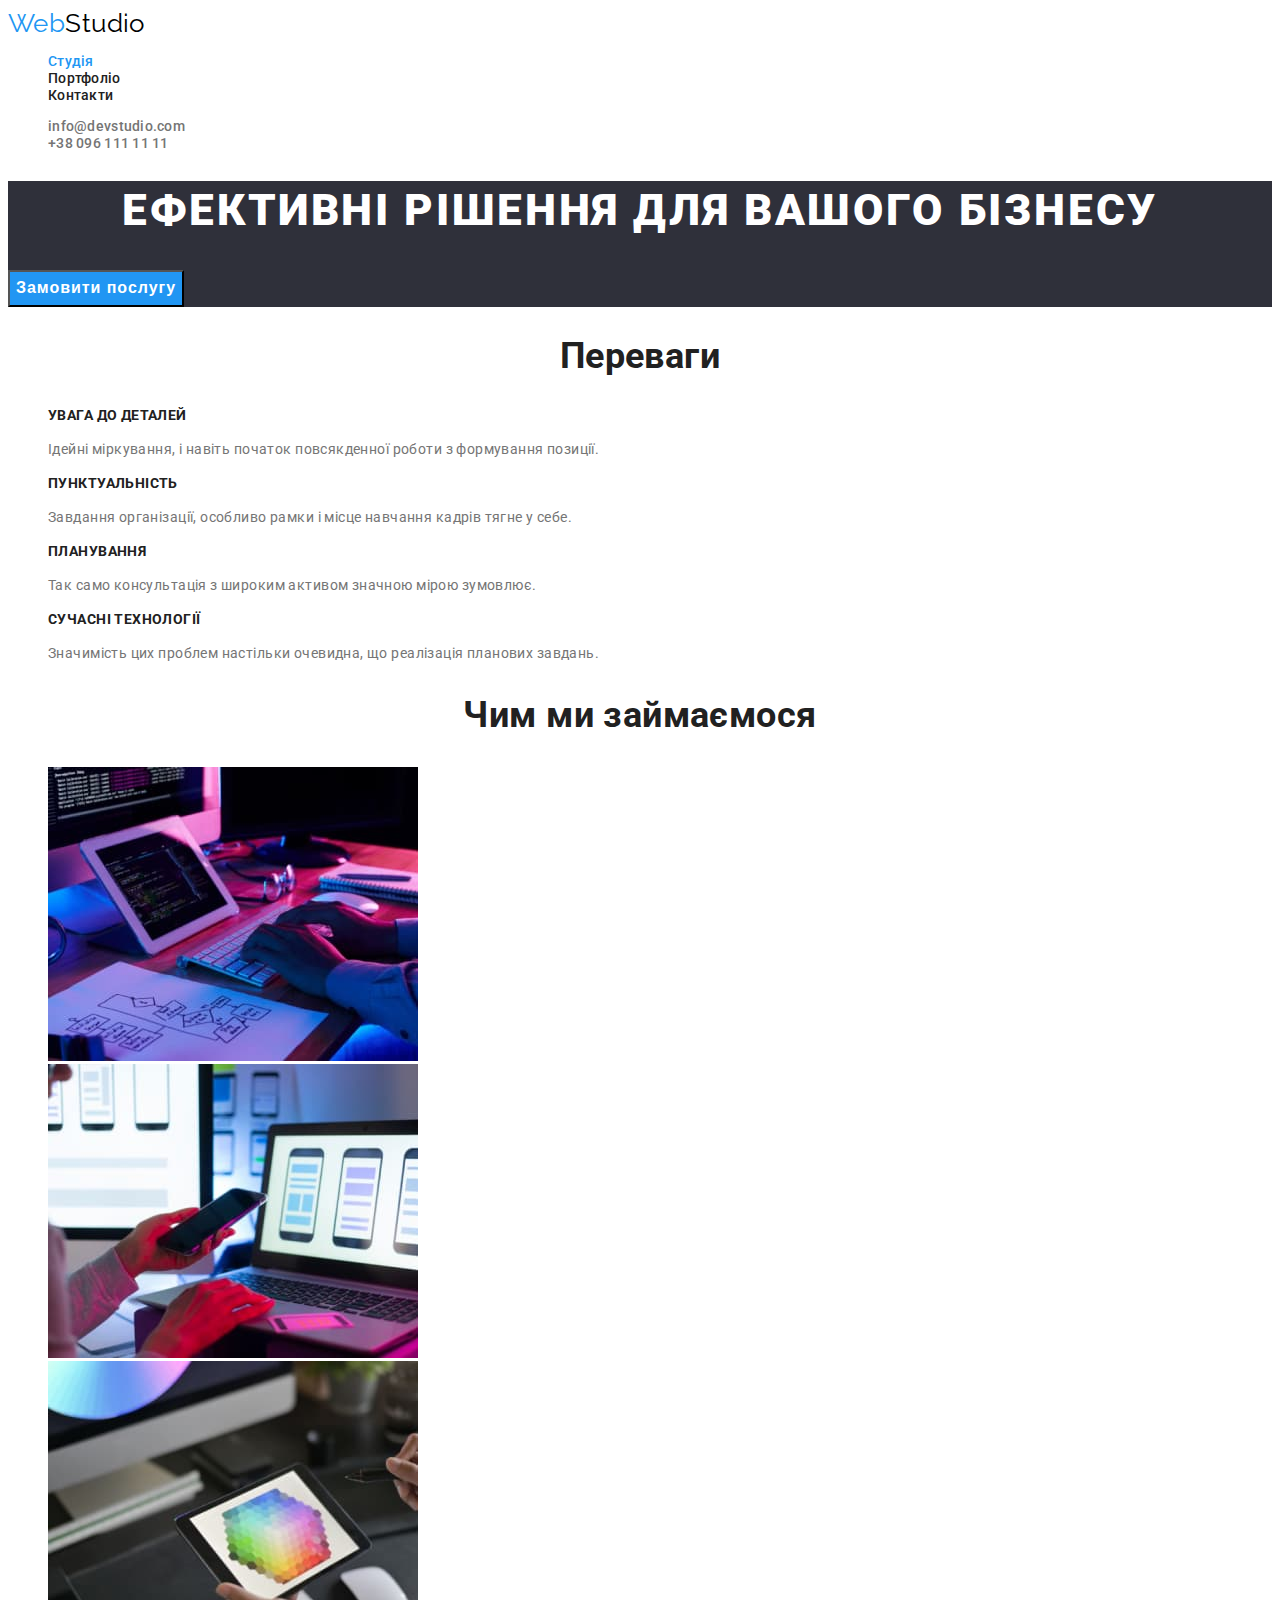
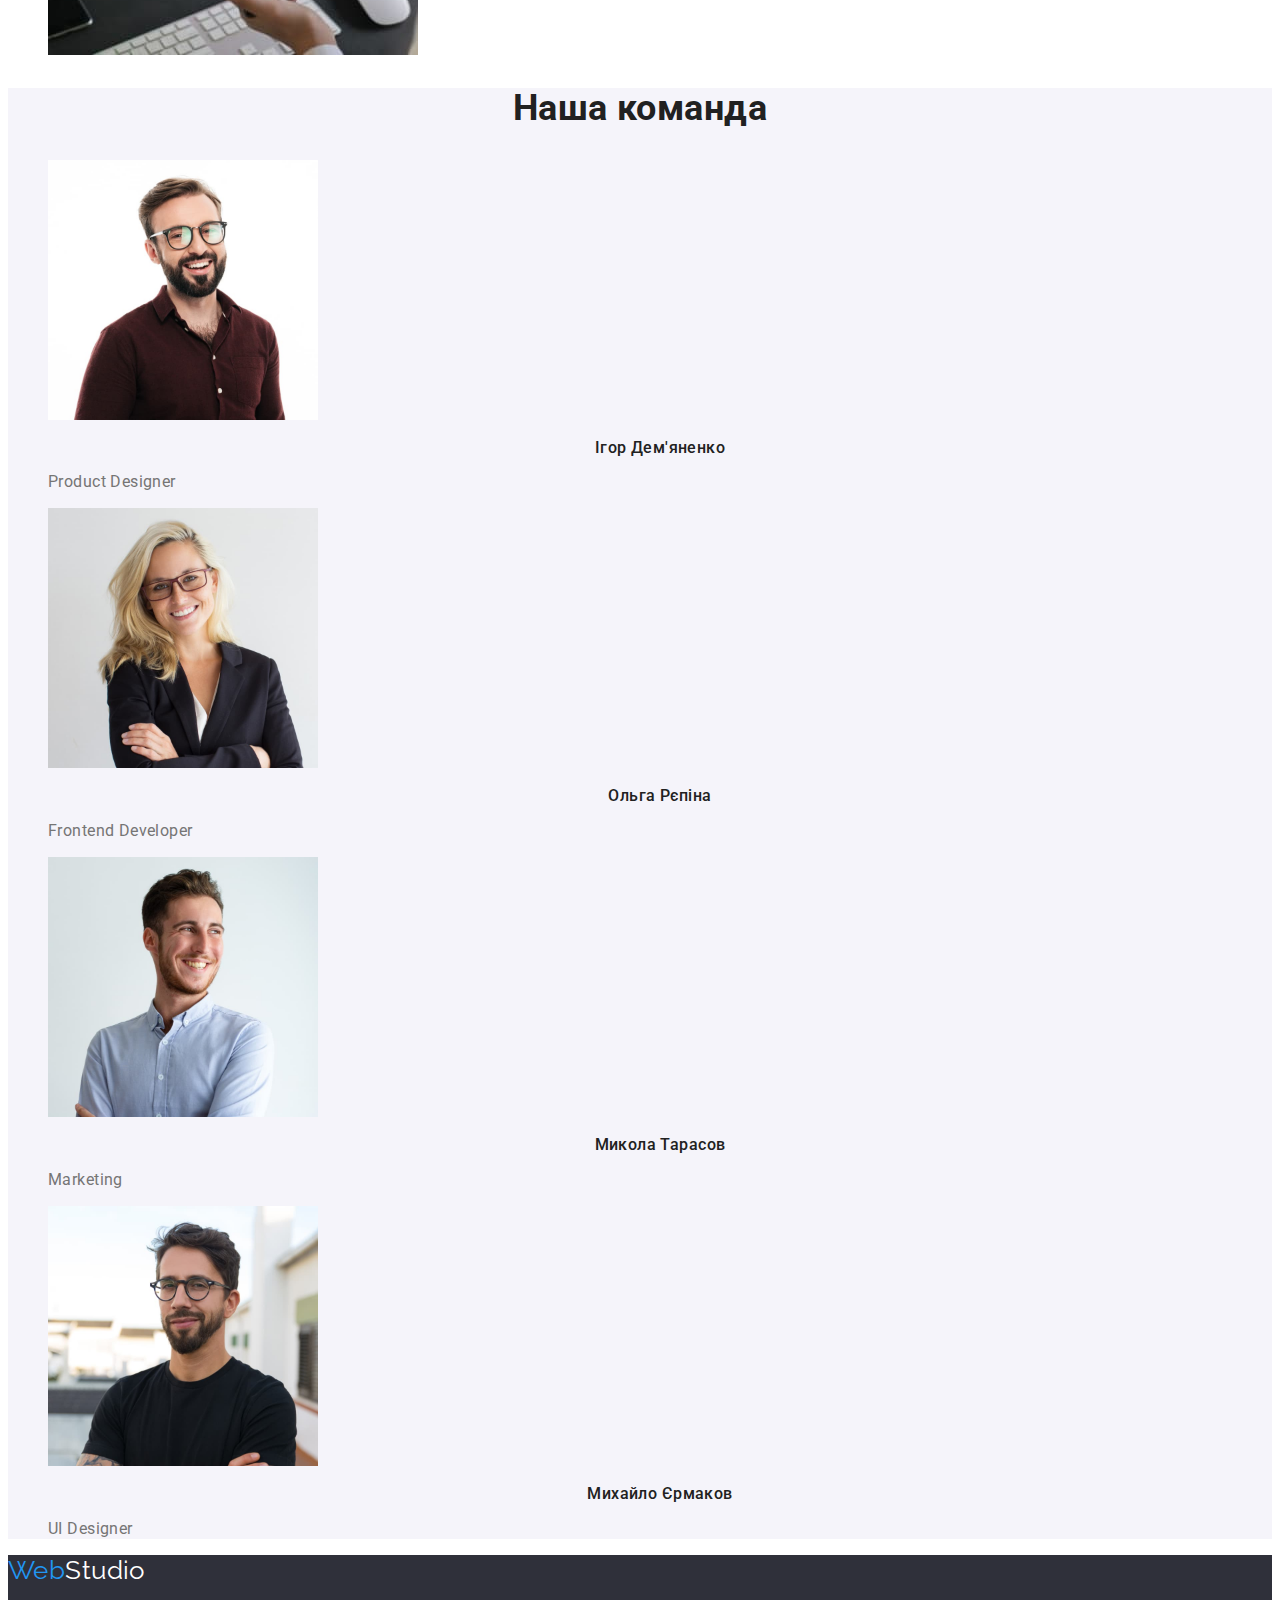
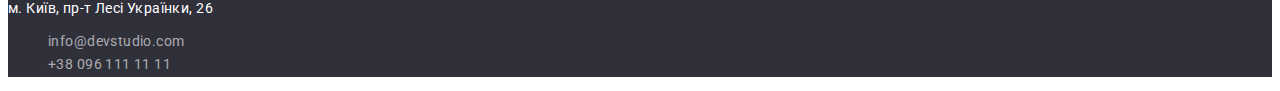
==== index.html @ 85c56053 "cloned homework two" ====
<!DOCTYPE html>
<html lang="uk">
  <head>
    <meta charset="UTF-8" />
    <meta http-equiv="X-UA-Compatible" content="IE=edge" />
    <meta name="viewport" content="width=device-width, initial-scale=1.0" />
    <title>Document</title>
    <link href="https://fonts.googleapis.com/css2?family=Raleway:wght@700&family=Roboto:wght@400;500;700;900&display=swap"
      rel="stylesheet">
    <link rel="stylesheet" href="./css/styles.css" />
  </head>
  <body>
    <!-- Шапка сайта -->
    <header>
      <!-- Логотип сайта -->
      <a href="./index.html" class="logo"><span class="logo-accent">Web</span>Studio</a>
      <!-- Навигация сайта -->
      <nav>
        <ul class="site-nav list">
          <li><a href="./index.html" class="link current">Студія</a></li>
          <li><a href="./portfolio.html" class="link">Портфоліо</a></li>
          <li><a href="" class="link">Контакти</a></li>
        </ul>
      </nav>
      <!-- Связаться -->
      <ul class="auth-nav list">
        <li><a href="mailto:info@devstudio.com" class="link">info@devstudio.com</a></li>
        <li><a href="tel:+380961111111" class="link">+38 096 111 11 11</a></li>
      </ul>
    </header>
    <main>
      <!-- Герой -->
      <section class="hero">
        <h1 class="hero-title">Ефективні рішення для вашого бізнесу</h1>
        <button class="button" type="button">Замовити послугу</button>
      </section>
      <!-- Переваги -->
      <section class="section">
        <h2 class="section-title">Переваги</h2>
        <!-- нужно спрятать заголовок в css -->
        <ul class="feature-list list">
          <li>
            <h3 class="title">УВАГА ДО ДЕТАЛЕЙ</h3>
            <p>
              Ідейні міркування, і навіть початок повсякденної роботи з
              формування позиції.
            </p>
          </li>
          <li>
            <h3 class="title">ПУНКТУАЛЬНІСТЬ</h3>
            <p>
              Завдання організації, особливо рамки і місце навчання кадрів тягне
              у себе.
            </p>
          </li>
          <li>
            <h3 class="title">ПЛАНУВАННЯ</h3>
            <p>
              Так само консультація з широким активом значною мірою зумовлює.
            </p>
          </li>
          <li>
            <h3 class="title">СУЧАСНІ ТЕХНОЛОГІЇ</h3>
            <p>
              Значимість цих проблем настільки очевидна, що реалізація планових
              завдань.
            </p>
          </li>
        </ul>
      </section>
      <!-- Чим ми займаємося -->
      <section class="section">
        <h2 class="section-title">Чим ми займаємося</h2>
        <ul class="list">
          <li>
            <img
              src="./images/img1.jpg"
              alt="Людина печатає на клавіатурі та дивиться у планшет"
              width="370"
              height="294"
            />
          </li>
          <li>
            <img
              src="./images/img2.jpg"
              alt="Людина печатає на клавіатурі ноутбуку та дивиться у телефон"
              width="370"
              height="294"
            />
          </li>
          <li>
            <img
              src="./images/img3.jpg"
              alt="Людина тримає планшет у лівій руці та стілус у правій"
              width="370"
              height="294"
            />
          </li>
        </ul>
      </section>
      <!-- Наша команда -->
      <section class="section our-team">
        <h2 class="section-title">Наша команда</h2>
        <ul class="team list">
          <li>
            <img
              src="./images/photo1.jpg"
              alt="Усміхнений чоловік з бородою у окулярах, одягнутий у коричневу сорочку"
              width="270"
              height="260"
            />
            <h3 class="team-member title">Ігор Дем'яненко</h3>
            <p class="team-member text">Product Designer</p>
          </li>
          <li>
            <img
              src="./images/photo2.jpg"
              alt="Усміхнена жінка у окулярах, з прямим світлим волоссям, одягнута у чорний діловий костюм"
              width="270"
              height="260"
            />
            <h3 class="team-member title">Ольга Рєпіна</h3>
            <p class="team-member text">Frontend Developer</p>
          </li>
          <li>
            <img
              src="./images/photo3.jpg"
              alt="Усміхнений чоловік з бородою, одягнутий у світлу сорочку"
              width="270"
              height="260"
            />
            <h3 class="team-member title">Микола Тарасов</h3>
            <p class="team-member text">Marketing</p>
          </li>
          <li>
            <img
              src="./images/photo4.jpg"
              alt="Усміхнений чоловік з бородою у окулярах, одягнутий у чорну футболку"
              width="270"
              height="260"
            />
            <h3 class="team-member title">Михайло Єрмаков</h3>
            <p class="team-member text">UI Designer</p>
          </li>
        </ul>
      </section>
    </main>
    <!-- Футер -->
    <footer class="footer">
      <!-- Логотип сайта -->
      <a href="./index.html" class="logo"><span class="logo-accent">Web</span><span class="logo-footer">Studio</span></a>
      <address>
        <p>м. Київ, пр-т Лесі Українки, 26</p>
        <ul class="footer list">
          <li><a href="mailto:info@devstudio.com" class="footer link">info@devstudio.com</a></li>
          <li><a href="tel:+380961111111" class="footer link">+38 096 111 11 11</a></li>
        </ul>
      </address>
    </footer>
  </body>
</html>
---- css/styles.css ----
/* цвет основного текста #212121 */
/* вторичный цвет текста  #757575; */
/* белый #FFFFFF  */
/* акцент #2196F3 */
/* вторичный цвет фона #F5F4FA; */
/* цвет фона хіро та футера #2F303A; */
/* в футере контакти rgba(255, 255, 255, 0.6);*/

:root {
    --primary-text-color: #757575;
    --title-text-color: #212121;
    --accent-color: #2196F3;
    --primary-white-color: #FFFFFF;
    --secondary-background-color: #F5F4FA;
    --dark-background-color: #2F303A;
    --logo-black: #000000;
}
body {
    background-color: var(--primary-white-color);
    color: var(--primary-text-color);

    font-family: 'Roboto', sans-serif;
    font-size: 14px;     
    letter-spacing: 0.03em;
}
.list {
    list-style: none;
}
.link {
    text-decoration: none;
}
/* Logo */
.logo{
    color: var(--logo-black);
    font-family: 'Raleway', sans-serif;
    font-size: 26px;
    line-height: 1.19;
    text-decoration: none;
}
.logo-accent{
    color: var(--accent-color);
}
/* Site nav */
.site-nav .link {
    color: var(--title-text-color);
    
    font-weight: 500;    
    line-height: 1.14;
    letter-spacing: 0.02em;
}
.site-nav .link:hover,
.site-nav .link:focus {
    color: var(--accent-color);
}
.site-nav .link.current {
    color: var(--accent-color);
}
.auth-nav .link{
    color: var(--primary-text-color);

    font-weight: 500;    
    line-height: 1.14;
    letter-spacing: 0.02em;
}
.auth-nav .link:hover,
.auth-nav .link:focus {
    color: var(--accent-color);
}
/* Hero */
.hero {
    background-color: var(--dark-background-color);
}

.hero-title {
    color: var(--primary-white-color);

    font-weight: 900;
    font-size: 44px;
    line-height: 1.36;     
    text-align: center;
    letter-spacing: 0.06em;
    text-transform: uppercase;
}

.button {
    background-color: var(--accent-color);
    color: var(--primary-white-color);

    font-weight: 700;
    font-size: 16px;
    line-height: 1.88;   
    letter-spacing: 0.06em;
    cursor: pointer;
}
.button:hover,
.button:focus,
.button:active {
    background-color: #188CE8;
}
/* Section */
.section-title {
    color: var(--title-text-color);
    font-weight: 700;
    font-size: 36px;
    line-height: 1.16;
    text-align: center;
}
/* Advantages */
.title {
    color: var(--title-text-color);

    font-size: 14px;
    font-weight: 700;    
    line-height: 1.14;
    text-transform: uppercase;
}
.feature-list p {
    line-height: 1.71;
}
/* Our team */
.our-team {
    background-color: var(--secondary-background-color);
}
.team-member.title {
    color: var(--title-text-color);

    font-weight: 500;
    font-size: 16px;
    line-height: 1.18;  
    text-align: center;
    text-transform: none;
}
.team-member.text {
    font-size: 16px;
    line-height: 1.18;
}
/* Footer */
.footer{
    background-color: var(--dark-background-color);
    color: var(--primary-white-color);
}
.logo-footer {
    color: var(--primary-white-color);
}
.footer p{
    font-style: normal;
}
.footer.link {
    color: rgba(255, 255, 255, 0.6);
    font-style: normal;
    line-height: 1.71;
}
.footer.link:hover,
.footer.link:focus {
    color: var(--accent-color);
}

/* Portfolio */
.filter-button {
    background-color: var(--secondary-background-color);
    color: var(--title-text-color);

    font-family: inherit;
    font-weight: 500;
    font-size: 16px;
    line-height: 1.62;
    text-align: center;
    cursor: pointer;
}
.filter-button:hover,
.filter-button:focus,
.filter-button:active {
    background-color: var(--accent-color);
    color: var(--primary-white-color);
}

.portfolio.title {
    font-size: 18px;
    line-height: 2;
    letter-spacing: 0.06em;
    text-transform: none;
}
.portfolio.text {
    color: var(--primary-text-color);

    font-size: 16px;
    line-height: 1.88;
}
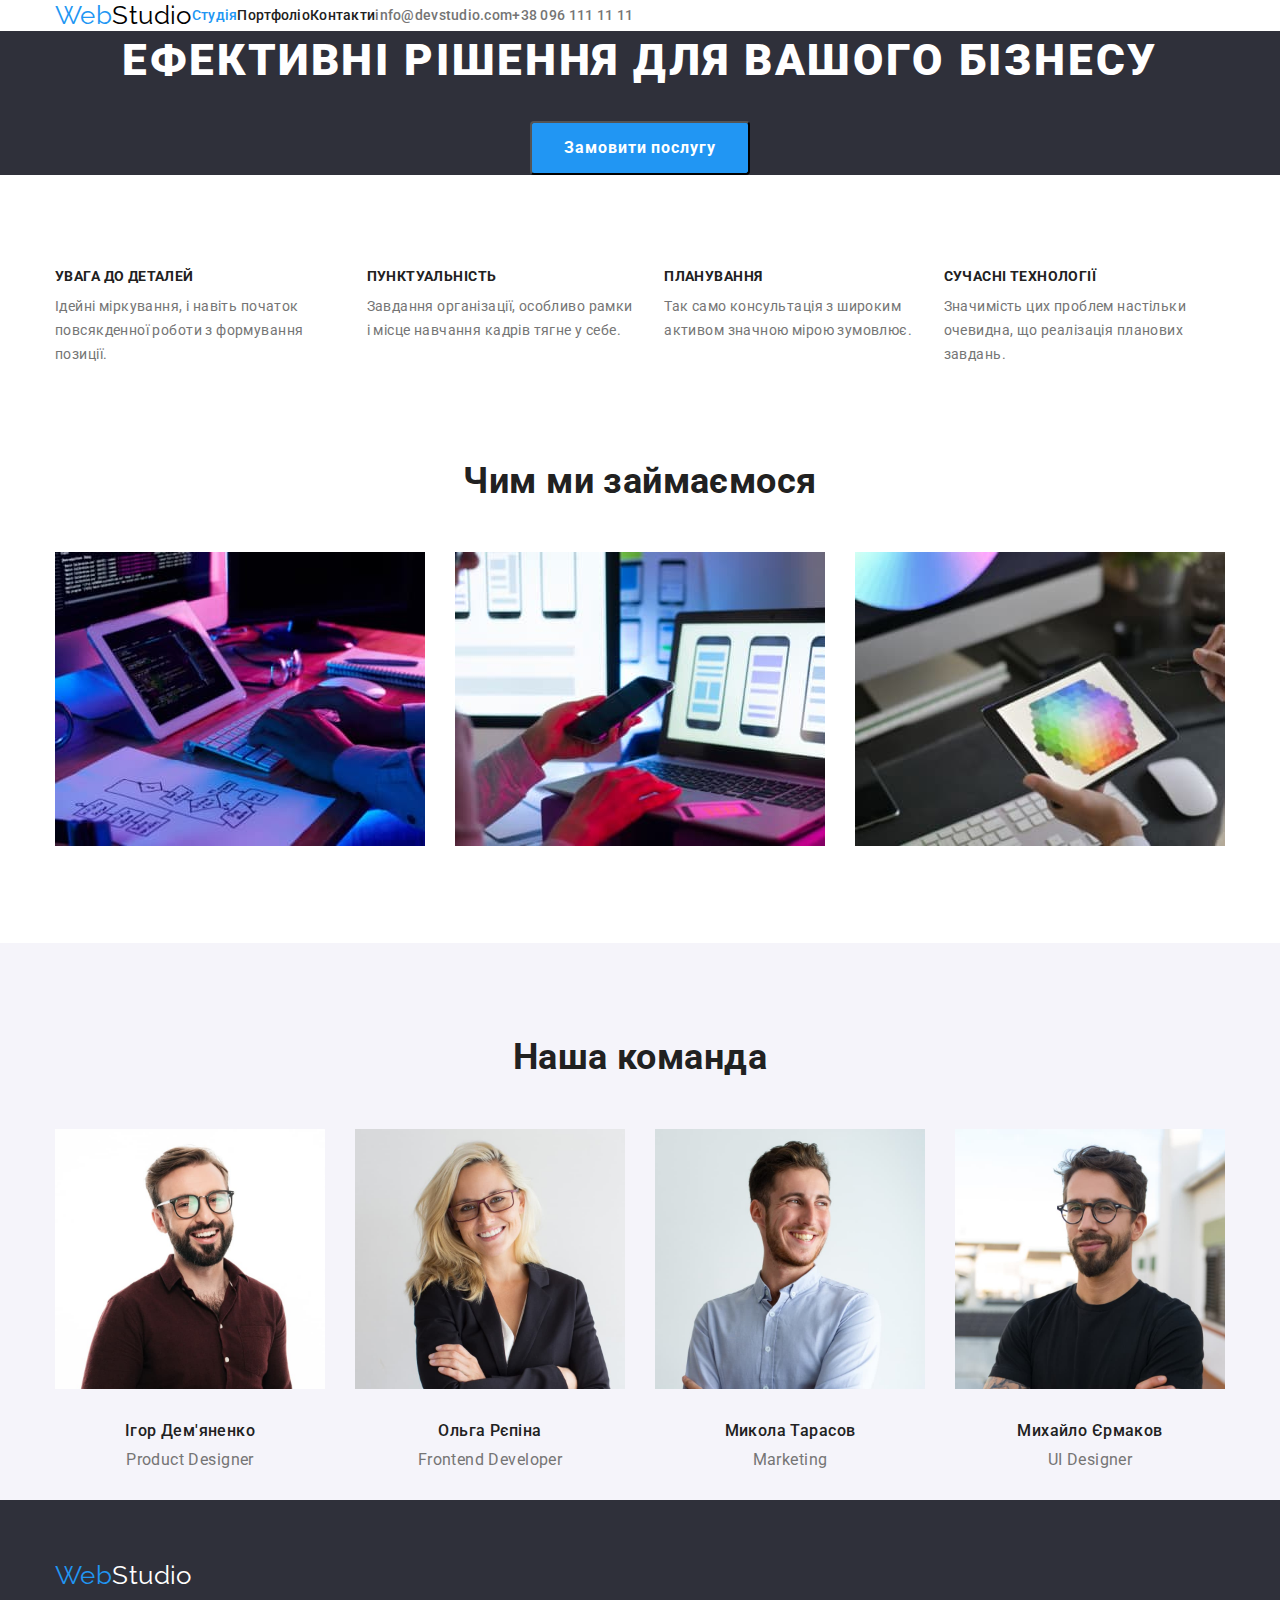
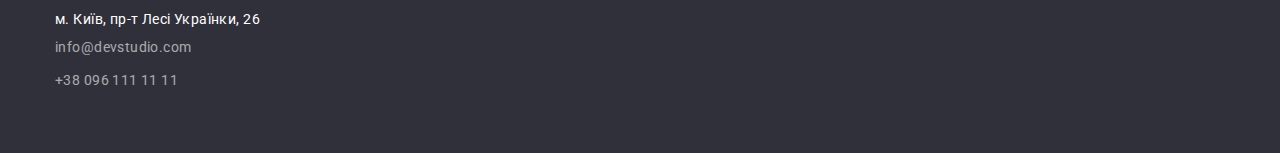
==== commit 5cb414eb: "added styles for sections and header" ====
--- a/index.html
+++ b/index.html
@@ -7,155 +7,139 @@
     <title>Document</title>
     <link href="https://fonts.googleapis.com/css2?family=Raleway:wght@700&family=Roboto:wght@400;500;700;900&display=swap"
       rel="stylesheet">
+    <link rel="stylesheet" href="https://cdnjs.cloudflare.com/ajax/libs/modern-normalize/1.1.0/modern-normalize.min.css">
     <link rel="stylesheet" href="./css/styles.css" />
   </head>
   <body>
     <!-- Шапка сайта -->
-    <header>
-      <!-- Логотип сайта -->
-      <a href="./index.html" class="logo"><span class="logo-accent">Web</span>Studio</a>
-      <!-- Навигация сайта -->
-      <nav>
-        <ul class="site-nav list">
-          <li><a href="./index.html" class="link current">Студія</a></li>
-          <li><a href="./portfolio.html" class="link">Портфоліо</a></li>
-          <li><a href="" class="link">Контакти</a></li>
+    <header class="page-header">
+      <div class="container header">
+        <!-- Логотип сайта -->
+        <a href="./index.html" class="logo"><span class="logo-accent">Web</span>Studio</a>
+        <!-- Навигация сайта -->
+        <nav>
+          <ul class="site-nav list">
+            <li><a href="./index.html" class="link current">Студія</a></li>
+            <li><a href="./portfolio.html" class="link">Портфоліо</a></li>
+            <li><a href="" class="link">Контакти</a></li>
+          </ul>
+        </nav>
+        <!-- Связаться -->
+        <ul class="auth-nav list">
+          <li><a href="mailto:info@devstudio.com" class="link">info@devstudio.com</a></li>
+          <li><a href="tel:+380961111111" class="link">+38 096 111 11 11</a></li>
         </ul>
-      </nav>
-      <!-- Связаться -->
-      <ul class="auth-nav list">
-        <li><a href="mailto:info@devstudio.com" class="link">info@devstudio.com</a></li>
-        <li><a href="tel:+380961111111" class="link">+38 096 111 11 11</a></li>
-      </ul>
+      </div>
     </header>
     <main>
       <!-- Герой -->
       <section class="hero">
-        <h1 class="hero-title">Ефективні рішення для вашого бізнесу</h1>
-        <button class="button" type="button">Замовити послугу</button>
+        <div class="container">
+          <h1 class="hero-title">Ефективні рішення для вашого бізнесу</h1>
+          <button class="button" type="button">Замовити послугу</button>
+        </div>
       </section>
       <!-- Переваги -->
       <section class="section">
-        <h2 class="section-title">Переваги</h2>
-        <!-- нужно спрятать заголовок в css -->
-        <ul class="feature-list list">
-          <li>
-            <h3 class="title">УВАГА ДО ДЕТАЛЕЙ</h3>
-            <p>
-              Ідейні міркування, і навіть початок повсякденної роботи з
-              формування позиції.
-            </p>
-          </li>
-          <li>
-            <h3 class="title">ПУНКТУАЛЬНІСТЬ</h3>
-            <p>
-              Завдання організації, особливо рамки і місце навчання кадрів тягне
-              у себе.
-            </p>
-          </li>
-          <li>
-            <h3 class="title">ПЛАНУВАННЯ</h3>
-            <p>
-              Так само консультація з широким активом значною мірою зумовлює.
-            </p>
-          </li>
-          <li>
-            <h3 class="title">СУЧАСНІ ТЕХНОЛОГІЇ</h3>
-            <p>
-              Значимість цих проблем настільки очевидна, що реалізація планових
-              завдань.
-            </p>
-          </li>
-        </ul>
+        <div class="container">
+          <h2 class="section-title advantages">Переваги</h2>
+          <!-- нужно спрятать заголовок в css -->
+          <ul class="feature-list list">
+            <li class="feature-item">
+              <h3 class="title">УВАГА ДО ДЕТАЛЕЙ</h3>
+              <p>
+                Ідейні міркування, і навіть початок повсякденної роботи з
+                формування позиції.
+              </p>
+            </li>
+            <li class="feature-item">
+              <h3 class="title">ПУНКТУАЛЬНІСТЬ</h3>
+              <p>
+                Завдання організації, особливо рамки і місце навчання кадрів тягне
+                у себе.
+              </p>
+            </li>
+            <li class="feature-item">
+              <h3 class="title">ПЛАНУВАННЯ</h3>
+              <p>
+                Так само консультація з широким активом значною мірою зумовлює.
+              </p>
+            </li>
+            <li class="feature-item">
+              <h3 class="title">СУЧАСНІ ТЕХНОЛОГІЇ</h3>
+              <p>
+                Значимість цих проблем настільки очевидна, що реалізація планових
+                завдань.
+              </p>
+            </li>
+          </ul>
+        </div>
       </section>
       <!-- Чим ми займаємося -->
       <section class="section">
-        <h2 class="section-title">Чим ми займаємося</h2>
-        <ul class="list">
-          <li>
-            <img
-              src="./images/img1.jpg"
-              alt="Людина печатає на клавіатурі та дивиться у планшет"
-              width="370"
-              height="294"
-            />
-          </li>
-          <li>
-            <img
-              src="./images/img2.jpg"
-              alt="Людина печатає на клавіатурі ноутбуку та дивиться у телефон"
-              width="370"
-              height="294"
-            />
-          </li>
-          <li>
-            <img
-              src="./images/img3.jpg"
-              alt="Людина тримає планшет у лівій руці та стілус у правій"
-              width="370"
-              height="294"
-            />
-          </li>
-        </ul>
+        <div class="container">
+          <h2 class="section-title activity">Чим ми займаємося</h2>
+          <ul class="activity list">
+            <li class="activity-item">
+              <img src="./images/img1.jpg" alt="Людина печатає на клавіатурі та дивиться у планшет" width="370" height="294" />
+            </li>
+            <li class="activity-item">
+              <img src="./images/img2.jpg" alt="Людина печатає на клавіатурі ноутбуку та дивиться у телефон" width="370"
+                height="294" />
+            </li>
+            <li class="activity-item">
+              <img src="./images/img3.jpg" alt="Людина тримає планшет у лівій руці та стілус у правій" width="370" height="294" />
+            </li>
+          </ul>
+        </div>
       </section>
       <!-- Наша команда -->
       <section class="section our-team">
-        <h2 class="section-title">Наша команда</h2>
-        <ul class="team list">
-          <li>
-            <img
-              src="./images/photo1.jpg"
-              alt="Усміхнений чоловік з бородою у окулярах, одягнутий у коричневу сорочку"
-              width="270"
-              height="260"
-            />
-            <h3 class="team-member title">Ігор Дем'яненко</h3>
-            <p class="team-member text">Product Designer</p>
-          </li>
-          <li>
-            <img
-              src="./images/photo2.jpg"
-              alt="Усміхнена жінка у окулярах, з прямим світлим волоссям, одягнута у чорний діловий костюм"
-              width="270"
-              height="260"
-            />
-            <h3 class="team-member title">Ольга Рєпіна</h3>
-            <p class="team-member text">Frontend Developer</p>
-          </li>
-          <li>
-            <img
-              src="./images/photo3.jpg"
-              alt="Усміхнений чоловік з бородою, одягнутий у світлу сорочку"
-              width="270"
-              height="260"
-            />
-            <h3 class="team-member title">Микола Тарасов</h3>
-            <p class="team-member text">Marketing</p>
-          </li>
-          <li>
-            <img
-              src="./images/photo4.jpg"
-              alt="Усміхнений чоловік з бородою у окулярах, одягнутий у чорну футболку"
-              width="270"
-              height="260"
-            />
-            <h3 class="team-member title">Михайло Єрмаков</h3>
-            <p class="team-member text">UI Designer</p>
-          </li>
-        </ul>
+        <div class="container">
+          <h2 class="section-title team">Наша команда</h2>
+          <ul class="team list">
+            <li class="team-item">
+              <img src="./images/photo1.jpg" alt="Усміхнений чоловік з бородою у окулярах, одягнутий у коричневу сорочку"
+                width="270" height="260" />
+              <h3 class="team-member title">Ігор Дем'яненко</h3>
+              <p class="team-member text">Product Designer</p>
+            </li>
+            <li class="team-item">
+              <img src="./images/photo2.jpg"
+                alt="Усміхнена жінка у окулярах, з прямим світлим волоссям, одягнута у чорний діловий костюм" width="270"
+                height="260" />
+              <h3 class="team-member title">Ольга Рєпіна</h3>
+              <p class="team-member text">Frontend Developer</p>
+            </li>
+            <li class="team-item">
+              <img src="./images/photo3.jpg" alt="Усміхнений чоловік з бородою, одягнутий у світлу сорочку" width="270"
+                height="260" />
+              <h3 class="team-member title">Микола Тарасов</h3>
+              <p class="team-member text">Marketing</p>
+            </li>
+            <li class="team-item">
+              <img src="./images/photo4.jpg" alt="Усміхнений чоловік з бородою у окулярах, одягнутий у чорну футболку" width="270"
+                height="260" />
+              <h3 class="team-member title">Михайло Єрмаков</h3>
+              <p class="team-member text">UI Designer</p>
+            </li>
+          </ul>
+        </div>
       </section>
     </main>
     <!-- Футер -->
     <footer class="footer">
-      <!-- Логотип сайта -->
-      <a href="./index.html" class="logo"><span class="logo-accent">Web</span><span class="logo-footer">Studio</span></a>
-      <address>
-        <p>м. Київ, пр-т Лесі Українки, 26</p>
-        <ul class="footer list">
-          <li><a href="mailto:info@devstudio.com" class="footer link">info@devstudio.com</a></li>
-          <li><a href="tel:+380961111111" class="footer link">+38 096 111 11 11</a></li>
-        </ul>
-      </address>
+      <div class="container">
+        <!-- Логотип сайта -->
+        <a href="./index.html" class="logo footer-logo"><span class="logo-accent">Web</span><span class="logo-footer">Studio</span></a>
+        <address>
+          <p class="footer-address">м. Київ, пр-т Лесі Українки, 26</p>
+          <ul class="footer-list list">
+            <li class="footer-item"><a href="mailto:info@devstudio.com" class="footer link">info@devstudio.com</a></li>
+            <li class="footer-item"><a href="tel:+380961111111" class="footer link">+38 096 111 11 11</a></li>
+          </ul>
+        </address>
+      </div>
     </footer>
   </body>
 </html>
--- a/css/styles.css
+++ b/css/styles.css
@@ -23,11 +23,28 @@
     font-size: 14px;     
     letter-spacing: 0.03em;
 }
+
+.container {
+    width: 1200px;
+    padding-left: 15px;
+    padding-right: 15px;
+    margin-left: auto;
+    margin-right: auto;
+}
 .list {
     list-style: none;
+    margin-top: 0;
+    margin-bottom: 0;
+    padding-left: 0;
 }
 .link {
     text-decoration: none;
+}
+/* Header */
+.container.header{
+    display: flex;
+    justify-items: center;
+    align-items: center;
 }
 /* Logo */
 .logo{
@@ -41,6 +58,10 @@
     color: var(--accent-color);
 }
 /* Site nav */
+.site-nav {
+    display: flex;
+}
+
 .site-nav .link {
     color: var(--title-text-color);
     
@@ -55,6 +76,9 @@
 .site-nav .link.current {
     color: var(--accent-color);
 }
+.auth-nav{
+    display: flex;
+}
 .auth-nav .link{
     color: var(--primary-text-color);
 
@@ -68,21 +92,29 @@
 }
 /* Hero */
 .hero {
+    text-align: center;
+
     background-color: var(--dark-background-color);
 }
 
 .hero-title {
+    margin-top: 0;
+    margin-bottom: 30px;
+
     color: var(--primary-white-color);
 
     font-weight: 900;
     font-size: 44px;
-    line-height: 1.36;     
-    text-align: center;
+    line-height: 1.36;
     letter-spacing: 0.06em;
     text-transform: uppercase;
 }
 
 .button {
+    border-radius: 4px;
+    padding: 10px 32px;
+    min-width: 216px;
+
     background-color: var(--accent-color);
     color: var(--primary-white-color);
 
@@ -91,14 +123,19 @@
     line-height: 1.88;   
     letter-spacing: 0.06em;
     cursor: pointer;
+    text-align: center;
 }
 .button:hover,
 .button:focus,
 .button:active {
     background-color: #188CE8;
 }
+
 /* Section */
 .section-title {
+    margin-top: 0;
+    margin-bottom: 0;
+
     color: var(--title-text-color);
     font-weight: 700;
     font-size: 36px;
@@ -106,7 +143,13 @@
     text-align: center;
 }
 /* Advantages */
+.section-title.advantages{
+    display: none;
+}
 .title {
+    margin-top: 0;
+    margin-bottom: 0;
+
     color: var(--title-text-color);
 
     font-size: 14px;
@@ -114,23 +157,62 @@
     line-height: 1.14;
     text-transform: uppercase;
 }
+.feature-list {
+    display: flex;
+    padding-top: 94px;
+    padding-bottom: 94px;
+}
 .feature-list p {
     line-height: 1.71;
+    margin-top: 10px;
+    margin-bottom: 0;
+}
+.feature-item:not(:last-child) {
+    margin-right: 30px;
+}
+/* Activity */
+.section-title.activity{
+    margin-bottom: 50px;
+}
+.activity.list{
+    display: flex;
+    padding-bottom: 94px;
+}
+.activity-item:not(:last-child) {
+    margin-right: 30px;
 }
 /* Our team */
 .our-team {
     background-color: var(--secondary-background-color);
 }
+.section-title.team {
+    padding-top: 94px;
+    margin-bottom: 50px;
+}
+.team.list {
+    display: flex;
+}
+.team-item {
+    text-align: center;
+}
+.team-item:not(:last-child) {
+    margin-right: 30px;
+}
 .team-member.title {
+    margin-top: 30px;
+    margin-bottom: 10px;
     color: var(--title-text-color);
 
     font-weight: 500;
     font-size: 16px;
-    line-height: 1.18;  
-    text-align: center;
+    line-height: 1.18;
     text-transform: none;
 }
 .team-member.text {
+    margin-top: 0;
+    margin-bottom: 0;
+    padding-bottom: 30px;
+
     font-size: 16px;
     line-height: 1.18;
 }
@@ -142,8 +224,20 @@
 .logo-footer {
     color: var(--primary-white-color);
 }
-.footer p{
+.logo.footer-logo {
+    display: inline-block;
+    padding-top: 60px;
+    margin-bottom: 20px;
+}
+
+.footer-address{
+    margin-top: 0;
+    margin-bottom: 9px;
+
     font-style: normal;
+}
+.footer-list {
+    padding-bottom: 60px;
 }
 .footer.link {
     color: rgba(255, 255, 255, 0.6);
@@ -154,11 +248,18 @@
 .footer.link:focus {
     color: var(--accent-color);
 }
-
+.footer-item:not(:last-child) {
+    margin-bottom: 9px;
+}
 /* Portfolio */
-.filter-button {
+.filter-button {    
+    border-radius: 4px;
+    padding: 6px 25px;
+    min-width: 73px;
+
     background-color: var(--secondary-background-color);
     color: var(--title-text-color);
+    border-color: transparent;
 
     font-family: inherit;
     font-weight: 500;
@@ -173,7 +274,12 @@
     background-color: var(--accent-color);
     color: var(--primary-white-color);
 }
-
+.filter.list {
+    display: flex;
+}
+.filter-button:not(:last-child) {
+    margin-right: 8px;
+}
 .portfolio.title {
     font-size: 18px;
     line-height: 2;
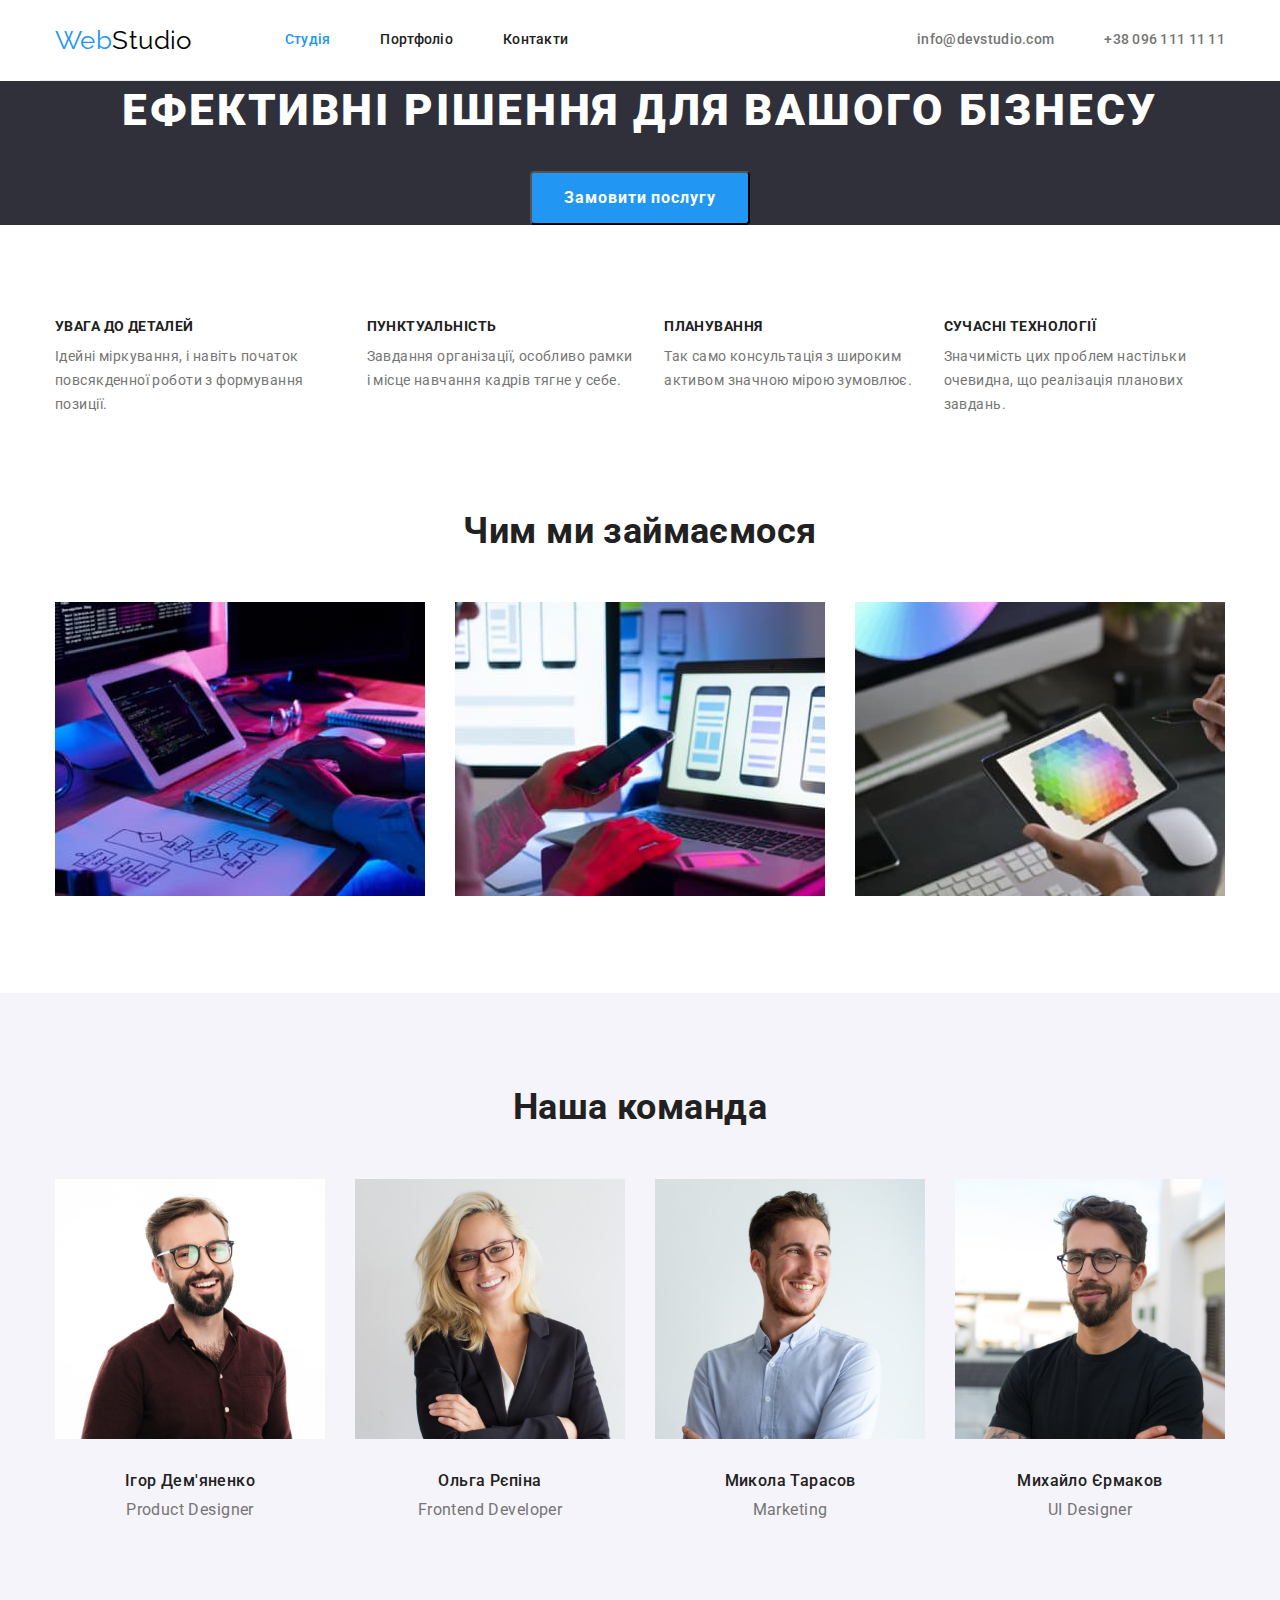
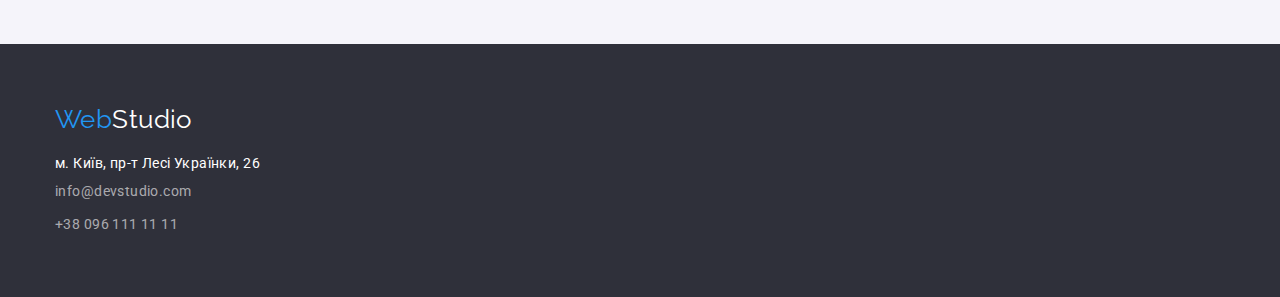
==== commit f545c59a: "styles for header are added" ====
--- a/index.html
+++ b/index.html
@@ -19,15 +19,15 @@
         <!-- Навигация сайта -->
         <nav>
           <ul class="site-nav list">
-            <li><a href="./index.html" class="link current">Студія</a></li>
-            <li><a href="./portfolio.html" class="link">Портфоліо</a></li>
-            <li><a href="" class="link">Контакти</a></li>
+            <li class="item"><a href="./index.html" class="link current">Студія</a></li>
+            <li class="item"><a href="./portfolio.html" class="link">Портфоліо</a></li>
+            <li class="item"><a href="" class="link">Контакти</a></li>
           </ul>
         </nav>
         <!-- Связаться -->
         <ul class="auth-nav list">
-          <li><a href="mailto:info@devstudio.com" class="link">info@devstudio.com</a></li>
-          <li><a href="tel:+380961111111" class="link">+38 096 111 11 11</a></li>
+          <li class="item"><a href="mailto:info@devstudio.com" class="link">info@devstudio.com</a></li>
+          <li class="item"><a href="tel:+380961111111" class="link">+38 096 111 11 11</a></li>
         </ul>
       </div>
     </header>
@@ -40,7 +40,7 @@
         </div>
       </section>
       <!-- Переваги -->
-      <section class="section">
+      <section class="section advantages">
         <div class="container">
           <h2 class="section-title advantages">Переваги</h2>
           <!-- нужно спрятать заголовок в css -->
@@ -76,7 +76,7 @@
         </div>
       </section>
       <!-- Чим ми займаємося -->
-      <section class="section">
+      <section class="section activity">
         <div class="container">
           <h2 class="section-title activity">Чим ми займаємося</h2>
           <ul class="activity list">
@@ -135,8 +135,8 @@
         <address>
           <p class="footer-address">м. Київ, пр-т Лесі Українки, 26</p>
           <ul class="footer-list list">
-            <li class="footer-item"><a href="mailto:info@devstudio.com" class="footer link">info@devstudio.com</a></li>
-            <li class="footer-item"><a href="tel:+380961111111" class="footer link">+38 096 111 11 11</a></li>
+            <li class="footer-item"><a href="mailto:info@devstudio.com" class="footer-link link">info@devstudio.com</a></li>
+            <li class="footer-item"><a href="tel:+380961111111" class="footer-link link">+38 096 111 11 11</a></li>
           </ul>
         </address>
       </div>
--- a/css/styles.css
+++ b/css/styles.css
@@ -14,6 +14,7 @@
     --secondary-background-color: #F5F4FA;
     --dark-background-color: #2F303A;
     --logo-black: #000000;
+    --header-border: #ECECEC;
 }
 body {
     background-color: var(--primary-white-color);
@@ -43,8 +44,9 @@
 /* Header */
 .container.header{
     display: flex;
-    justify-items: center;
     align-items: center;
+
+    border-bottom: 1px solid var(--header-border);
 }
 /* Logo */
 .logo{
@@ -60,9 +62,16 @@
 /* Site nav */
 .site-nav {
     display: flex;
-}
-
+    margin-left: 93px;
+}
+.site-nav .item:not(:last-child) {
+    margin-right: 50px;
+}
 .site-nav .link {
+    display: block;
+    padding-top: 32px;
+    padding-bottom: 32px;
+
     color: var(--title-text-color);
     
     font-weight: 500;    
@@ -78,8 +87,16 @@
 }
 .auth-nav{
     display: flex;
+    margin-left: auto;
+}
+.auth-nav .item:not(:last-child) {
+    margin-right: 50px;
 }
 .auth-nav .link{
+    display: block;
+    padding-top: 32px;
+    padding-bottom: 32px;
+
     color: var(--primary-text-color);
 
     font-weight: 500;    
@@ -143,6 +160,10 @@
     text-align: center;
 }
 /* Advantages */
+.section {
+    padding-top: 94px;
+    padding-bottom: 94px;
+}
 .section-title.advantages{
     display: none;
 }
@@ -158,9 +179,7 @@
     text-transform: uppercase;
 }
 .feature-list {
-    display: flex;
-    padding-top: 94px;
-    padding-bottom: 94px;
+    display: flex;   
 }
 .feature-list p {
     line-height: 1.71;
@@ -171,12 +190,14 @@
     margin-right: 30px;
 }
 /* Activity */
+.section.activity {
+    padding-top: 0;
+}
 .section-title.activity{
     margin-bottom: 50px;
 }
 .activity.list{
     display: flex;
-    padding-bottom: 94px;
 }
 .activity-item:not(:last-child) {
     margin-right: 30px;
@@ -186,7 +207,6 @@
     background-color: var(--secondary-background-color);
 }
 .section-title.team {
-    padding-top: 94px;
     margin-bottom: 50px;
 }
 .team.list {
@@ -218,6 +238,9 @@
 }
 /* Footer */
 .footer{
+    padding-top: 60px;
+    padding-bottom: 60px;
+
     background-color: var(--dark-background-color);
     color: var(--primary-white-color);
 }
@@ -225,8 +248,7 @@
     color: var(--primary-white-color);
 }
 .logo.footer-logo {
-    display: inline-block;
-    padding-top: 60px;
+    display: inline-block;   
     margin-bottom: 20px;
 }
 
@@ -237,21 +259,24 @@
     font-style: normal;
 }
 .footer-list {
-    padding-bottom: 60px;
-}
-.footer.link {
+    
+}
+.footer-link {
     color: rgba(255, 255, 255, 0.6);
     font-style: normal;
     line-height: 1.71;
 }
-.footer.link:hover,
-.footer.link:focus {
+.footer-link:hover,
+.footer-link:focus {
     color: var(--accent-color);
 }
 .footer-item:not(:last-child) {
     margin-bottom: 9px;
 }
 /* Portfolio */
+.section-title.portfolio {
+    display: none;
+}
 .filter-button {    
     border-radius: 4px;
     padding: 6px 25px;
@@ -276,19 +301,33 @@
 }
 .filter.list {
     display: flex;
-}
-.filter-button:not(:last-child) {
+    justify-content: center;
+    margin-bottom: 50px;
+}
+.filter-item:not(:last-child) {
     margin-right: 8px;
 }
+.portfolio-list {
+    display: flex;
+    flex-wrap: wrap;
+}
+.portfolio-item {
+    margin-bottom: 50px;
+}
 .portfolio.title {
+    margin-top: 20px;
+    margin-bottom: 4px;
+
     font-size: 18px;
     line-height: 2;
     letter-spacing: 0.06em;
     text-transform: none;
 }
 .portfolio.text {
+    margin-top: 0;
+    margin-bottom: 0;
     color: var(--primary-text-color);
 
     font-size: 16px;
     line-height: 1.88;
-}+}
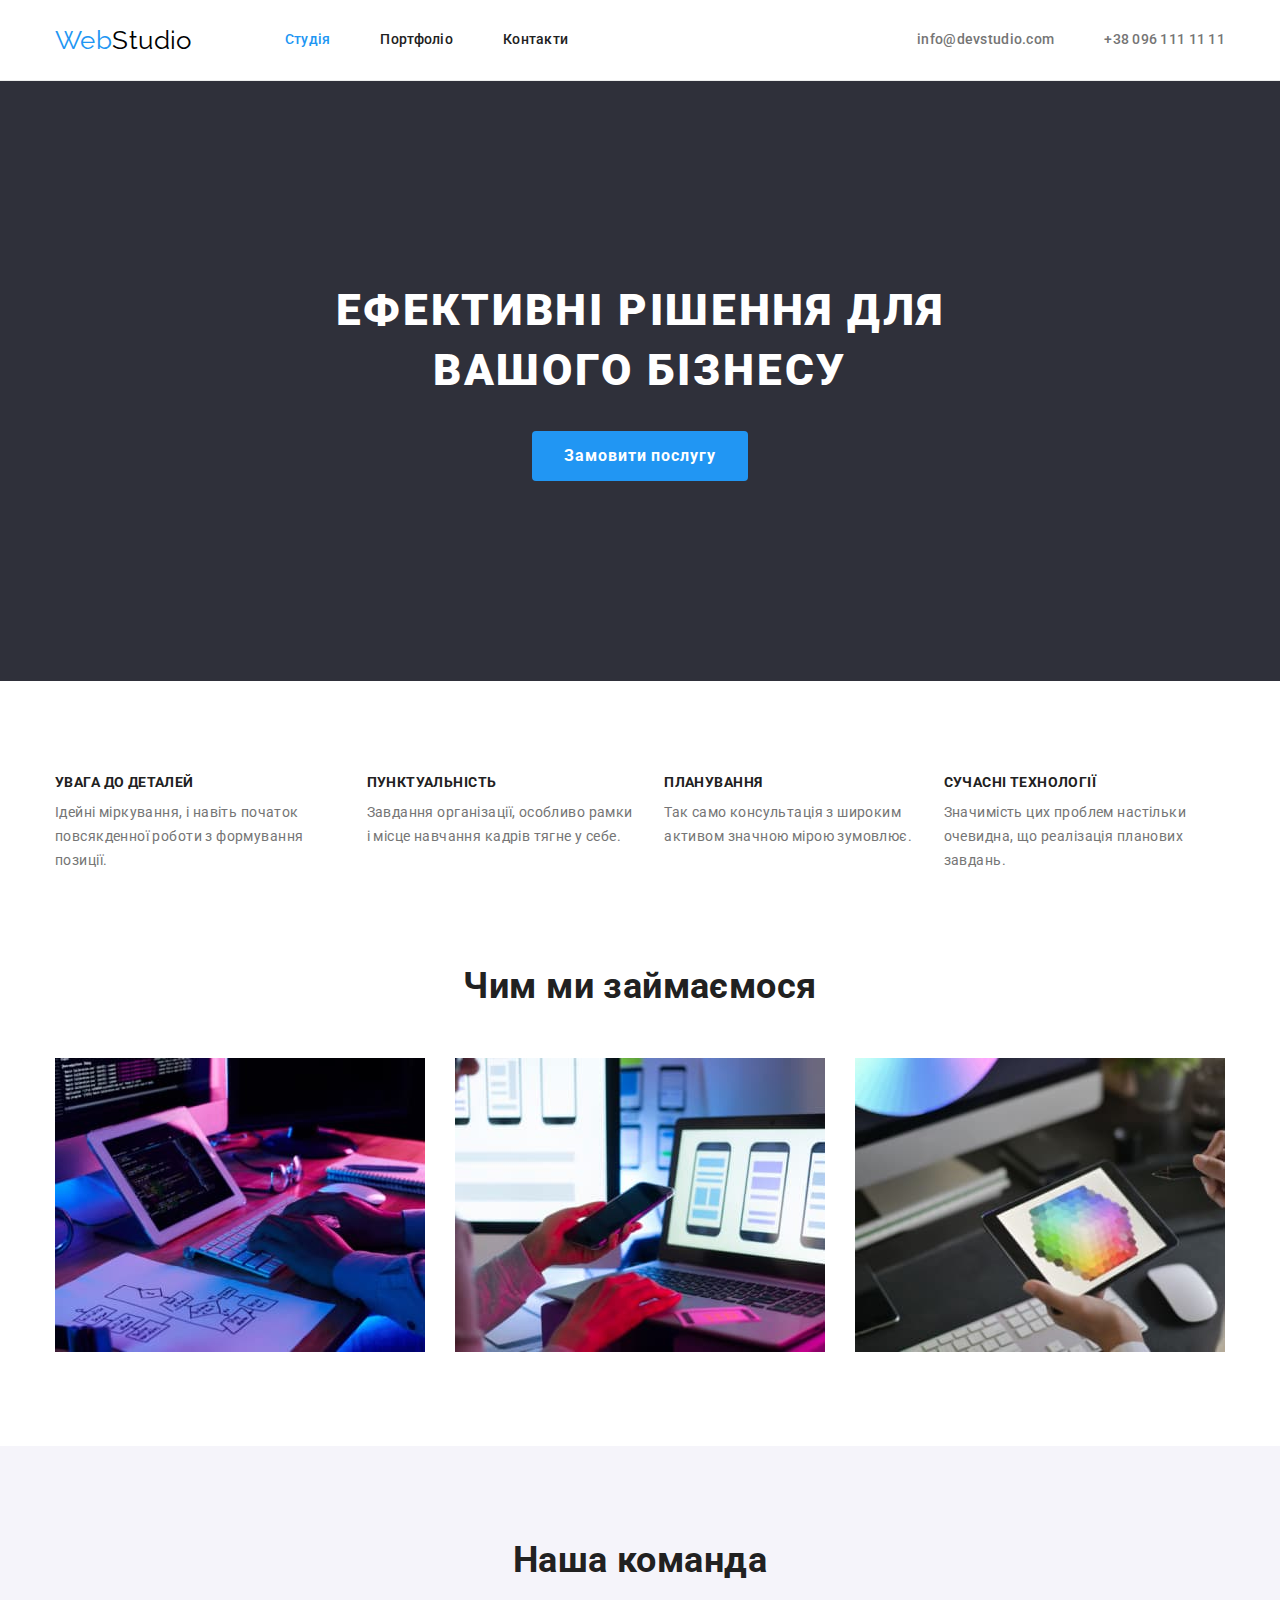
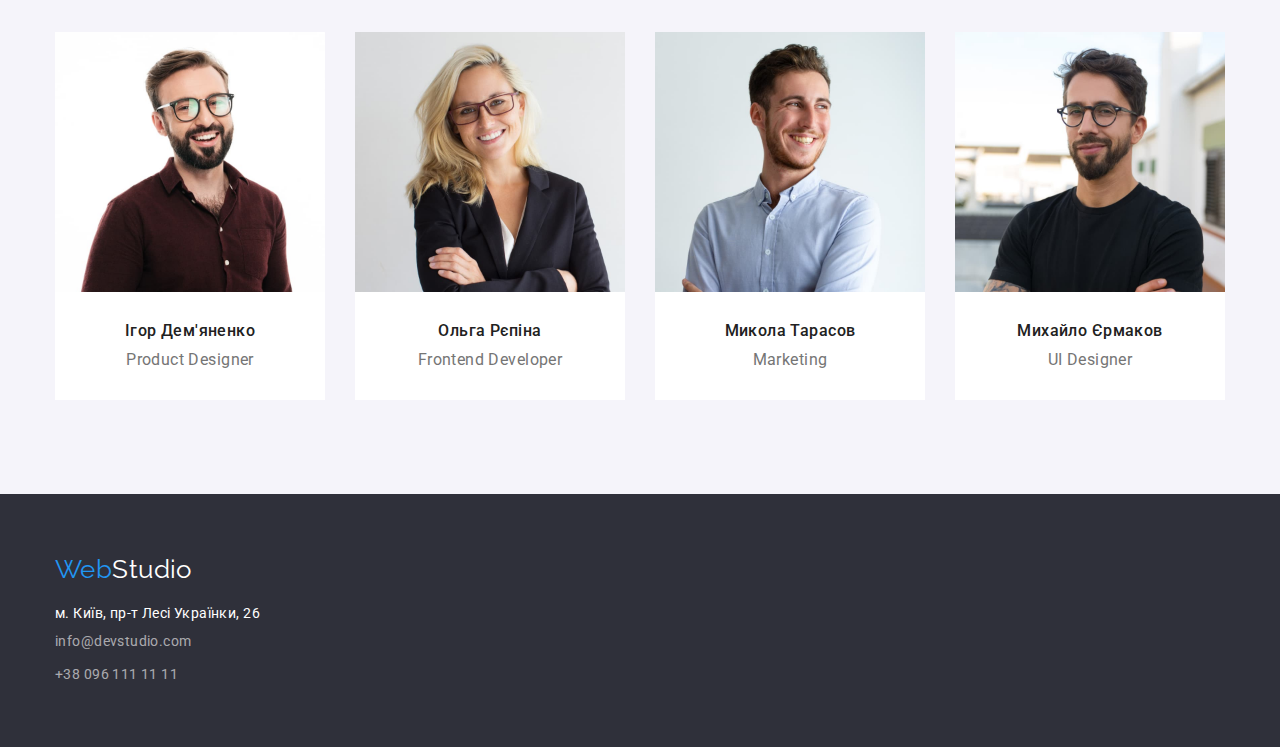
==== commit a09c5db3: "correction's after mentor's check" ====
--- a/index.html
+++ b/index.html
@@ -5,9 +5,14 @@
     <meta http-equiv="X-UA-Compatible" content="IE=edge" />
     <meta name="viewport" content="width=device-width, initial-scale=1.0" />
     <title>Document</title>
-    <link href="https://fonts.googleapis.com/css2?family=Raleway:wght@700&family=Roboto:wght@400;500;700;900&display=swap"
-      rel="stylesheet">
-    <link rel="stylesheet" href="https://cdnjs.cloudflare.com/ajax/libs/modern-normalize/1.1.0/modern-normalize.min.css">
+    <link
+      href="https://fonts.googleapis.com/css2?family=Raleway:wght@700&family=Roboto:wght@400;500;700;900&display=swap"
+      rel="stylesheet"
+    />
+    <link
+      rel="stylesheet"
+      href="https://cdnjs.cloudflare.com/ajax/libs/modern-normalize/1.1.0/modern-normalize.min.css"
+    />
     <link rel="stylesheet" href="./css/styles.css" />
   </head>
   <body>
@@ -15,19 +20,31 @@
     <header class="page-header">
       <div class="container header">
         <!-- Логотип сайта -->
-        <a href="./index.html" class="logo"><span class="logo-accent">Web</span>Studio</a>
+        <a href="./index.html" class="logo"
+          ><span class="logo-accent">Web</span>Studio</a
+        >
         <!-- Навигация сайта -->
         <nav>
           <ul class="site-nav list">
-            <li class="item"><a href="./index.html" class="link current">Студія</a></li>
-            <li class="item"><a href="./portfolio.html" class="link">Портфоліо</a></li>
+            <li class="item">
+              <a href="./index.html" class="link current">Студія</a>
+            </li>
+            <li class="item">
+              <a href="./portfolio.html" class="link">Портфоліо</a>
+            </li>
             <li class="item"><a href="" class="link">Контакти</a></li>
           </ul>
         </nav>
         <!-- Связаться -->
         <ul class="auth-nav list">
-          <li class="item"><a href="mailto:info@devstudio.com" class="link">info@devstudio.com</a></li>
-          <li class="item"><a href="tel:+380961111111" class="link">+38 096 111 11 11</a></li>
+          <li class="item">
+            <a href="mailto:info@devstudio.com" class="link"
+              >info@devstudio.com</a
+            >
+          </li>
+          <li class="item">
+            <a href="tel:+380961111111" class="link">+38 096 111 11 11</a>
+          </li>
         </ul>
       </div>
     </header>
@@ -55,8 +72,8 @@
             <li class="feature-item">
               <h3 class="title">ПУНКТУАЛЬНІСТЬ</h3>
               <p>
-                Завдання організації, особливо рамки і місце навчання кадрів тягне
-                у себе.
+                Завдання організації, особливо рамки і місце навчання кадрів
+                тягне у себе.
               </p>
             </li>
             <li class="feature-item">
@@ -68,8 +85,8 @@
             <li class="feature-item">
               <h3 class="title">СУЧАСНІ ТЕХНОЛОГІЇ</h3>
               <p>
-                Значимість цих проблем настільки очевидна, що реалізація планових
-                завдань.
+                Значимість цих проблем настільки очевидна, що реалізація
+                планових завдань.
               </p>
             </li>
           </ul>
@@ -81,14 +98,28 @@
           <h2 class="section-title activity">Чим ми займаємося</h2>
           <ul class="activity list">
             <li class="activity-item">
-              <img src="./images/img1.jpg" alt="Людина печатає на клавіатурі та дивиться у планшет" width="370" height="294" />
+              <img
+                src="./images/img1.jpg"
+                alt="Людина печатає на клавіатурі та дивиться у планшет"
+                width="370"
+                height="294"
+              />
             </li>
             <li class="activity-item">
-              <img src="./images/img2.jpg" alt="Людина печатає на клавіатурі ноутбуку та дивиться у телефон" width="370"
-                height="294" />
+              <img
+                src="./images/img2.jpg"
+                alt="Людина печатає на клавіатурі ноутбуку та дивиться у телефон"
+                width="370"
+                height="294"
+              />
             </li>
             <li class="activity-item">
-              <img src="./images/img3.jpg" alt="Людина тримає планшет у лівій руці та стілус у правій" width="370" height="294" />
+              <img
+                src="./images/img3.jpg"
+                alt="Людина тримає планшет у лівій руці та стілус у правій"
+                width="370"
+                height="294"
+              />
             </li>
           </ul>
         </div>
@@ -99,29 +130,52 @@
           <h2 class="section-title team">Наша команда</h2>
           <ul class="team list">
             <li class="team-item">
-              <img src="./images/photo1.jpg" alt="Усміхнений чоловік з бородою у окулярах, одягнутий у коричневу сорочку"
-                width="270" height="260" />
-              <h3 class="team-member title">Ігор Дем'яненко</h3>
-              <p class="team-member text">Product Designer</p>
-            </li>
-            <li class="team-item">
-              <img src="./images/photo2.jpg"
-                alt="Усміхнена жінка у окулярах, з прямим світлим волоссям, одягнута у чорний діловий костюм" width="270"
-                height="260" />
-              <h3 class="team-member title">Ольга Рєпіна</h3>
-              <p class="team-member text">Frontend Developer</p>
-            </li>
-            <li class="team-item">
-              <img src="./images/photo3.jpg" alt="Усміхнений чоловік з бородою, одягнутий у світлу сорочку" width="270"
-                height="260" />
-              <h3 class="team-member title">Микола Тарасов</h3>
-              <p class="team-member text">Marketing</p>
-            </li>
-            <li class="team-item">
-              <img src="./images/photo4.jpg" alt="Усміхнений чоловік з бородою у окулярах, одягнутий у чорну футболку" width="270"
-                height="260" />
-              <h3 class="team-member title">Михайло Єрмаков</h3>
-              <p class="team-member text">UI Designer</p>
+              <img
+                src="./images/photo1.jpg"
+                alt="Усміхнений чоловік з бородою у окулярах, одягнутий у коричневу сорочку"
+                width="270"
+                height="260"
+              />
+              <div class="team-member">
+                <h3 class="member title">Ігор Дем'яненко</h3>
+                <p class="member text">Product Designer</p>
+              </div>
+            </li>
+            <li class="team-item">
+              <img
+                src="./images/photo2.jpg"
+                alt="Усміхнена жінка у окулярах, з прямим світлим волоссям, одягнута у чорний діловий костюм"
+                width="270"
+                height="260"
+              />
+              <div class="team-member">
+                <h3 class="member title">Ольга Рєпіна</h3>
+                <p class="member text">Frontend Developer</p>
+              </div>              
+            </li>
+            <li class="team-item">
+              <img
+                src="./images/photo3.jpg"
+                alt="Усміхнений чоловік з бородою, одягнутий у світлу сорочку"
+                width="270"
+                height="260"
+              />
+              <div class="team-member">
+                <h3 class="member title">Микола Тарасов</h3>
+                <p class="member text">Marketing</p>
+              </div>              
+            </li>
+            <li class="team-item">
+              <img
+                src="./images/photo4.jpg"
+                alt="Усміхнений чоловік з бородою у окулярах, одягнутий у чорну футболку"
+                width="270"
+                height="260"
+              />
+              <div class="team-member">
+                <h3 class="member title">Михайло Єрмаков</h3>
+                <p class="member text">UI Designer</p>
+              </div>              
             </li>
           </ul>
         </div>
@@ -131,12 +185,23 @@
     <footer class="footer">
       <div class="container">
         <!-- Логотип сайта -->
-        <a href="./index.html" class="logo footer-logo"><span class="logo-accent">Web</span><span class="logo-footer">Studio</span></a>
+        <a href="./index.html" class="logo footer-logo"
+          ><span class="logo-accent">Web</span
+          ><span class="logo-footer">Studio</span></a
+        >
         <address>
           <p class="footer-address">м. Київ, пр-т Лесі Українки, 26</p>
           <ul class="footer-list list">
-            <li class="footer-item"><a href="mailto:info@devstudio.com" class="footer-link link">info@devstudio.com</a></li>
-            <li class="footer-item"><a href="tel:+380961111111" class="footer-link link">+38 096 111 11 11</a></li>
+            <li class="footer-item">
+              <a href="mailto:info@devstudio.com" class="footer-link link"
+                >info@devstudio.com</a
+              >
+            </li>
+            <li class="footer-item">
+              <a href="tel:+380961111111" class="footer-link link"
+                >+38 096 111 11 11</a
+              >
+            </li>
           </ul>
         </address>
       </div>
--- a/css/styles.css
+++ b/css/styles.css
@@ -7,327 +7,360 @@
 /* в футере контакти rgba(255, 255, 255, 0.6);*/
 
 :root {
-    --primary-text-color: #757575;
-    --title-text-color: #212121;
-    --accent-color: #2196F3;
-    --primary-white-color: #FFFFFF;
-    --secondary-background-color: #F5F4FA;
-    --dark-background-color: #2F303A;
-    --logo-black: #000000;
-    --header-border: #ECECEC;
+  --primary-text-color: #757575;
+  --title-text-color: #212121;
+  --accent-color: #2196f3;
+  --primary-white-color: #ffffff;
+  --secondary-background-color: #f5f4fa;
+  --dark-background-color: #2f303a;
+  --logo-black: #000000;
+  --header-border: #ececec;
+  --portfolio-border:1px solid #EEEEEE;
 }
 body {
-    background-color: var(--primary-white-color);
-    color: var(--primary-text-color);
-
-    font-family: 'Roboto', sans-serif;
-    font-size: 14px;     
-    letter-spacing: 0.03em;
+  background-color: var(--primary-white-color);
+  color: var(--primary-text-color);
+
+  font-family: 'Roboto', sans-serif;
+  font-size: 14px;
+  letter-spacing: 0.03em;
 }
 
 .container {
-    width: 1200px;
-    padding-left: 15px;
-    padding-right: 15px;
-    margin-left: auto;
-    margin-right: auto;
+  width: 1200px;
+  padding-left: 15px;
+  padding-right: 15px;
+  margin-left: auto;
+  margin-right: auto;
 }
 .list {
-    list-style: none;
-    margin-top: 0;
-    margin-bottom: 0;
-    padding-left: 0;
+  list-style: none;
+  margin-top: 0;
+  margin-bottom: 0;
+  padding-left: 0;
 }
 .link {
-    text-decoration: none;
+  text-decoration: none;
 }
 /* Header */
-.container.header{
-    display: flex;
-    align-items: center;
-
-    border-bottom: 1px solid var(--header-border);
+.container.header {
+  display: flex;
+  align-items: center;  
+}
+.page-header {
+  border-bottom: 1px solid var(--header-border);
 }
 /* Logo */
-.logo{
-    color: var(--logo-black);
-    font-family: 'Raleway', sans-serif;
-    font-size: 26px;
-    line-height: 1.19;
-    text-decoration: none;
-}
-.logo-accent{
-    color: var(--accent-color);
+.logo {
+  color: var(--logo-black);
+  font-family: 'Raleway', sans-serif;
+  font-size: 26px;
+  line-height: 1.19;
+  text-decoration: none;
+}
+.logo-accent {
+  color: var(--accent-color);
 }
 /* Site nav */
 .site-nav {
-    display: flex;
-    margin-left: 93px;
+  display: flex;
+  margin-left: 93px;
 }
 .site-nav .item:not(:last-child) {
-    margin-right: 50px;
+  margin-right: 50px;
 }
 .site-nav .link {
-    display: block;
-    padding-top: 32px;
-    padding-bottom: 32px;
-
-    color: var(--title-text-color);
-    
-    font-weight: 500;    
-    line-height: 1.14;
-    letter-spacing: 0.02em;
+  display: block;
+  padding-top: 32px;
+  padding-bottom: 32px;
+
+  color: var(--title-text-color);
+
+  font-weight: 500;
+  line-height: 1.14;
+  letter-spacing: 0.02em;
 }
 .site-nav .link:hover,
 .site-nav .link:focus {
-    color: var(--accent-color);
+  color: var(--accent-color);
 }
 .site-nav .link.current {
-    color: var(--accent-color);
-}
-.auth-nav{
-    display: flex;
-    margin-left: auto;
+  color: var(--accent-color);
+}
+.auth-nav {
+  display: flex;
+  margin-left: auto;
 }
 .auth-nav .item:not(:last-child) {
-    margin-right: 50px;
-}
-.auth-nav .link{
-    display: block;
-    padding-top: 32px;
-    padding-bottom: 32px;
-
-    color: var(--primary-text-color);
-
-    font-weight: 500;    
-    line-height: 1.14;
-    letter-spacing: 0.02em;
+  margin-right: 50px;
+}
+.auth-nav .link {
+  display: block;
+  padding-top: 32px;
+  padding-bottom: 32px;
+
+  color: var(--primary-text-color);
+
+  font-weight: 500;
+  line-height: 1.14;
+  letter-spacing: 0.02em;
 }
 .auth-nav .link:hover,
 .auth-nav .link:focus {
-    color: var(--accent-color);
+  color: var(--accent-color);
 }
 /* Hero */
 .hero {
-    text-align: center;
-
-    background-color: var(--dark-background-color);
+  padding-top: 200px;
+  padding-bottom: 200px;
+  text-align: center;
+
+  background-color: var(--dark-background-color);
 }
 
 .hero-title {
-    margin-top: 0;
-    margin-bottom: 30px;
-
-    color: var(--primary-white-color);
-
-    font-weight: 900;
-    font-size: 44px;
-    line-height: 1.36;
-    letter-spacing: 0.06em;
-    text-transform: uppercase;
+  width: 696px;
+  margin-top: 0;
+  margin-bottom: 30px;
+  margin-left: auto;
+  margin-right: auto;
+
+  color: var(--primary-white-color);
+
+  font-weight: 900;
+  font-size: 44px;
+  line-height: 1.36;
+  letter-spacing: 0.06em;
+  text-transform: uppercase;
 }
 
 .button {
-    border-radius: 4px;
-    padding: 10px 32px;
-    min-width: 216px;
-
-    background-color: var(--accent-color);
-    color: var(--primary-white-color);
-
-    font-weight: 700;
-    font-size: 16px;
-    line-height: 1.88;   
-    letter-spacing: 0.06em;
-    cursor: pointer;
-    text-align: center;
+  border-radius: 4px;
+  border: none;
+  padding: 10px 32px;
+  min-width: 216px;
+
+  background-color: var(--accent-color);
+  color: var(--primary-white-color);
+
+  font-weight: 700;
+  font-size: 16px;
+  line-height: 1.88;
+  letter-spacing: 0.06em;
+  cursor: pointer;
+  text-align: center;
 }
 .button:hover,
 .button:focus,
 .button:active {
-    background-color: #188CE8;
+  background-color: #188ce8;
 }
 
 /* Section */
 .section-title {
-    margin-top: 0;
-    margin-bottom: 0;
-
-    color: var(--title-text-color);
-    font-weight: 700;
-    font-size: 36px;
-    line-height: 1.16;
-    text-align: center;
+  margin-top: 0;
+  margin-bottom: 0;
+
+  color: var(--title-text-color);
+  font-weight: 700;
+  font-size: 36px;
+  line-height: 1.16;
+  text-align: center;
 }
 /* Advantages */
 .section {
-    padding-top: 94px;
-    padding-bottom: 94px;
-}
-.section-title.advantages{
-    display: none;
+  padding-top: 94px;
+  padding-bottom: 94px;
+}
+.section-title.advantages {
+  display: none;
 }
 .title {
-    margin-top: 0;
-    margin-bottom: 0;
-
-    color: var(--title-text-color);
-
-    font-size: 14px;
-    font-weight: 700;    
-    line-height: 1.14;
-    text-transform: uppercase;
+  margin-top: 0;
+  margin-bottom: 0;
+
+  color: var(--title-text-color);
+
+  font-size: 14px;
+  font-weight: 700;
+  line-height: 1.14;
+  text-transform: uppercase;
 }
 .feature-list {
-    display: flex;   
+  display: flex;
 }
 .feature-list p {
-    line-height: 1.71;
-    margin-top: 10px;
-    margin-bottom: 0;
+  line-height: 1.71;
+  margin-top: 10px;
+  margin-bottom: 0;
 }
 .feature-item:not(:last-child) {
-    margin-right: 30px;
+  margin-right: 30px;
 }
 /* Activity */
 .section.activity {
-    padding-top: 0;
-}
-.section-title.activity{
-    margin-bottom: 50px;
-}
-.activity.list{
-    display: flex;
+  padding-top: 0;
+}
+.section-title.activity {
+  margin-bottom: 50px;
+}
+.activity.list {
+  display: flex;
 }
 .activity-item:not(:last-child) {
-    margin-right: 30px;
+  margin-right: 30px;
+}
+.activity-item > img {
+  display: block;
+  max-width: 100%;
+  height: auto;
 }
 /* Our team */
 .our-team {
-    background-color: var(--secondary-background-color);
+  background-color: var(--secondary-background-color);
 }
 .section-title.team {
-    margin-bottom: 50px;
+  margin-bottom: 50px;
 }
 .team.list {
-    display: flex;
+  display: flex;
 }
 .team-item {
-    text-align: center;
+  text-align: center;
 }
 .team-item:not(:last-child) {
-    margin-right: 30px;
-}
-.team-member.title {
-    margin-top: 30px;
-    margin-bottom: 10px;
-    color: var(--title-text-color);
-
-    font-weight: 500;
-    font-size: 16px;
-    line-height: 1.18;
-    text-transform: none;
-}
-.team-member.text {
-    margin-top: 0;
-    margin-bottom: 0;
-    padding-bottom: 30px;
-
-    font-size: 16px;
-    line-height: 1.18;
+  margin-right: 30px;
+}
+.team-item > img {
+  display: block;
+  max-width: 100%;
+  height: auto;
+}
+.team-member {
+  padding-top: 30px;
+  padding-bottom: 30px;
+  background-color: var(--primary-white-color);
+}
+.member.title {
+  margin-bottom: 10px;
+  color: var(--title-text-color);
+
+  font-weight: 500;
+  font-size: 16px;
+  line-height: 1.18;
+  text-transform: none;
+}
+.member.text {
+  margin-top: 0;
+  margin-bottom: 0;
+
+  font-size: 16px;
+  line-height: 1.18;
 }
 /* Footer */
-.footer{
-    padding-top: 60px;
-    padding-bottom: 60px;
-
-    background-color: var(--dark-background-color);
-    color: var(--primary-white-color);
+.footer {
+  padding-top: 60px;
+  padding-bottom: 60px;
+
+  background-color: var(--dark-background-color);
+  color: var(--primary-white-color);
 }
 .logo-footer {
-    color: var(--primary-white-color);
+  color: var(--primary-white-color);
 }
 .logo.footer-logo {
-    display: inline-block;   
-    margin-bottom: 20px;
-}
-
-.footer-address{
-    margin-top: 0;
-    margin-bottom: 9px;
-
-    font-style: normal;
+  display: inline-block;
+  margin-bottom: 20px;
+}
+
+.footer-address {
+  margin-top: 0;
+  margin-bottom: 9px;
+
+  font-style: normal;
 }
 .footer-list {
-    
 }
 .footer-link {
-    color: rgba(255, 255, 255, 0.6);
-    font-style: normal;
-    line-height: 1.71;
+  color: rgba(255, 255, 255, 0.6);
+  font-style: normal;
+  line-height: 1.71;
 }
 .footer-link:hover,
 .footer-link:focus {
-    color: var(--accent-color);
+  color: var(--accent-color);
 }
 .footer-item:not(:last-child) {
-    margin-bottom: 9px;
+  margin-bottom: 9px;
 }
 /* Portfolio */
 .section-title.portfolio {
-    display: none;
-}
-.filter-button {    
-    border-radius: 4px;
-    padding: 6px 25px;
-    min-width: 73px;
-
-    background-color: var(--secondary-background-color);
-    color: var(--title-text-color);
-    border-color: transparent;
-
-    font-family: inherit;
-    font-weight: 500;
-    font-size: 16px;
-    line-height: 1.62;
-    text-align: center;
-    cursor: pointer;
+  display: none;
+}
+.filter-button {
+  border-radius: 4px;
+  padding: 6px 25px;
+  min-width: 73px;
+
+  background-color: var(--secondary-background-color);
+  color: var(--title-text-color);
+  border-color: transparent;
+
+  font-family: inherit;
+  font-weight: 500;
+  font-size: 16px;
+  line-height: 1.62;
+  text-align: center;
+  cursor: pointer;
 }
 .filter-button:hover,
 .filter-button:focus,
 .filter-button:active {
-    background-color: var(--accent-color);
-    color: var(--primary-white-color);
+  background-color: var(--accent-color);
+  color: var(--primary-white-color);
 }
 .filter.list {
-    display: flex;
-    justify-content: center;
-    margin-bottom: 50px;
+  display: flex;
+  justify-content: center;
+  margin-bottom: 50px;
 }
 .filter-item:not(:last-child) {
-    margin-right: 8px;
+  margin-right: 8px;
 }
 .portfolio-list {
-    display: flex;
-    flex-wrap: wrap;
-}
-.portfolio-item {
-    margin-bottom: 50px;
+  display: flex;
+  flex-wrap: wrap;
+}
+.portfolio-link > img {
+  display: block;
+  max-width: 100%;
+  height: auto;
+}
+.portfolio-item:not(:nth-child(3n)) {
+  margin-right: 30px;
+}
+.portfolio-item:not(:nth-last-child(-n + 3)) {
+  margin-bottom: 30px;
+}
+.portfolio-description {
+  padding: 20px 24px;
+  border-left: var(--portfolio-border);
+  border-right: var(--portfolio-border);
+  border-bottom: var(--portfolio-border);
 }
 .portfolio.title {
-    margin-top: 20px;
-    margin-bottom: 4px;
-
-    font-size: 18px;
-    line-height: 2;
-    letter-spacing: 0.06em;
-    text-transform: none;
+  margin-bottom: 4px;
+
+  font-size: 18px;
+  line-height: 2;
+  letter-spacing: 0.06em;
+  text-transform: none;
 }
 .portfolio.text {
-    margin-top: 0;
-    margin-bottom: 0;
-    color: var(--primary-text-color);
-
-    font-size: 16px;
-    line-height: 1.88;
-}
+  margin-top: 0;
+  margin-bottom: 0;
+  color: var(--primary-text-color);
+
+  font-size: 16px;
+  line-height: 1.88;
+}
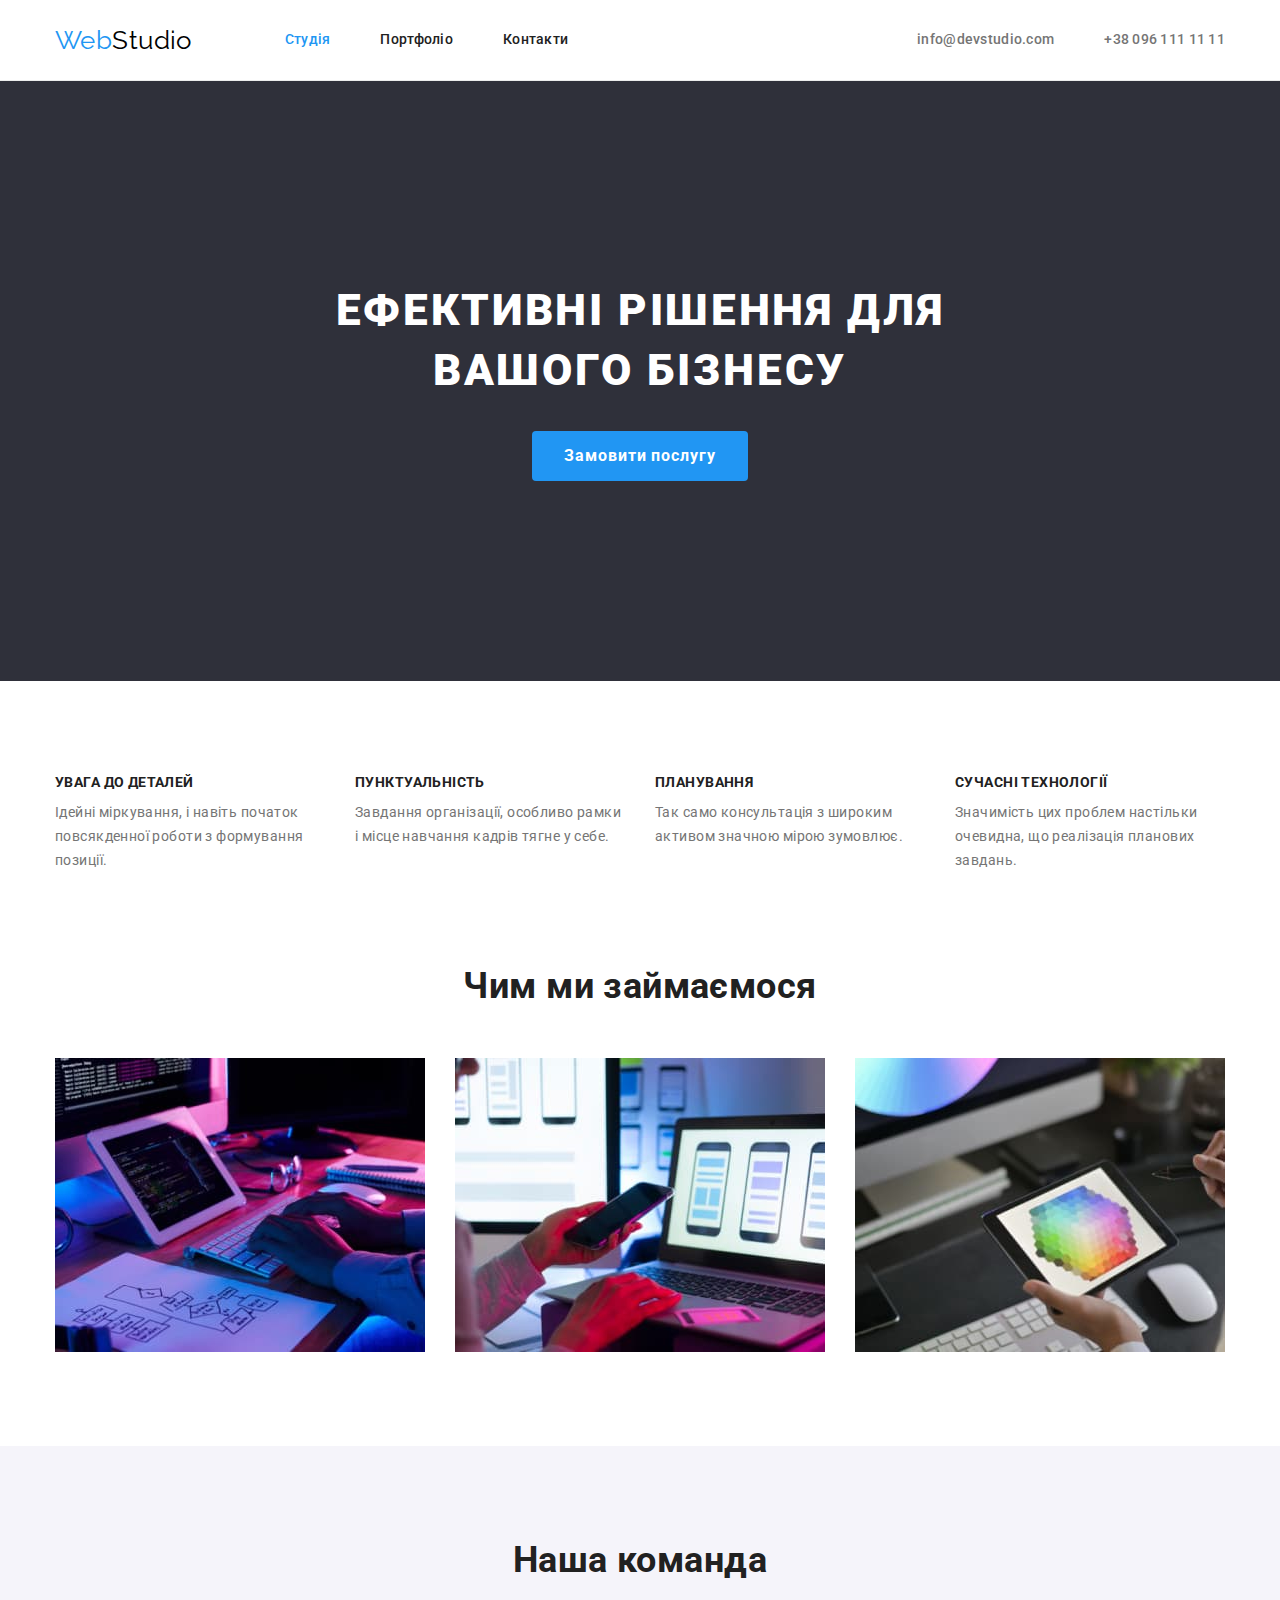
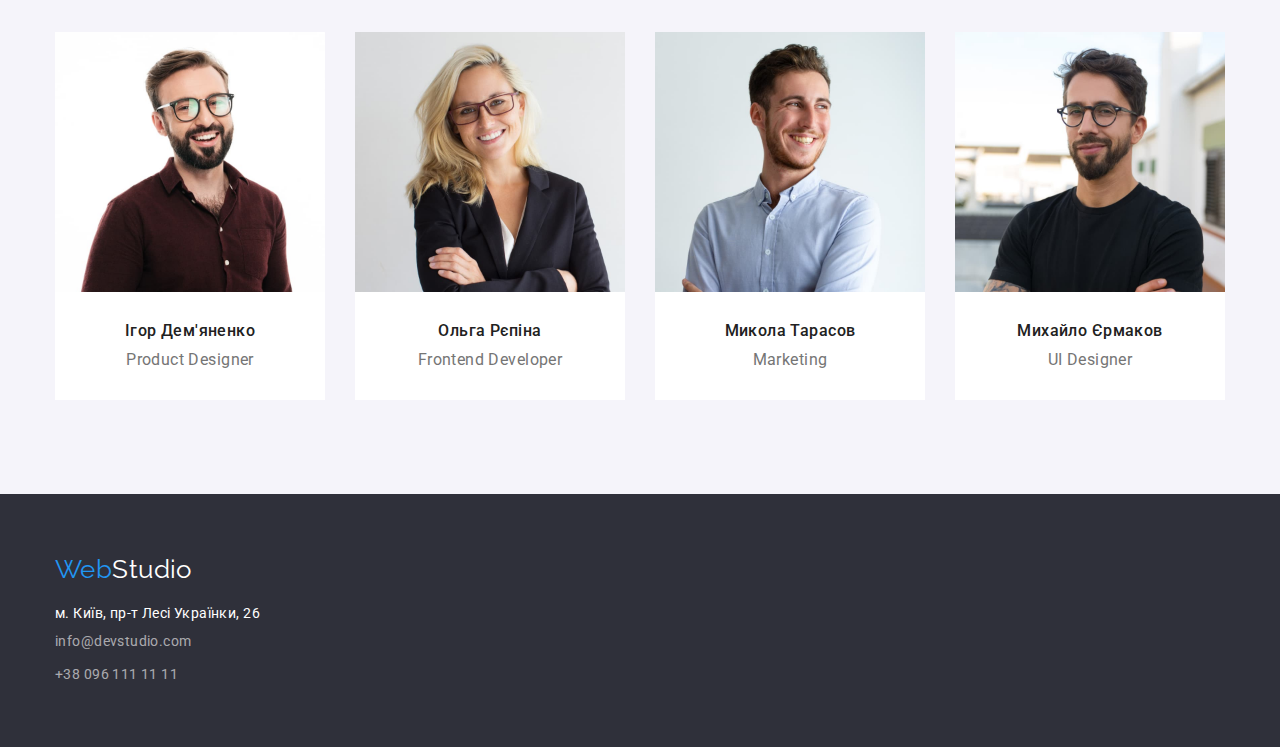
==== commit b723ccf3: "corrections after mentor's check" ====
--- a/index.html
+++ b/index.html
@@ -24,7 +24,7 @@
           ><span class="logo-accent">Web</span>Studio</a
         >
         <!-- Навигация сайта -->
-        <nav>
+        <nav class="nav">
           <ul class="site-nav list">
             <li class="item">
               <a href="./index.html" class="link current">Студія</a>
@@ -151,7 +151,7 @@
               <div class="team-member">
                 <h3 class="member title">Ольга Рєпіна</h3>
                 <p class="member text">Frontend Developer</p>
-              </div>              
+              </div>
             </li>
             <li class="team-item">
               <img
@@ -163,7 +163,7 @@
               <div class="team-member">
                 <h3 class="member title">Микола Тарасов</h3>
                 <p class="member text">Marketing</p>
-              </div>              
+              </div>
             </li>
             <li class="team-item">
               <img
@@ -175,7 +175,7 @@
               <div class="team-member">
                 <h3 class="member title">Михайло Єрмаков</h3>
                 <p class="member text">UI Designer</p>
-              </div>              
+              </div>
             </li>
           </ul>
         </div>
--- a/css/styles.css
+++ b/css/styles.css
@@ -15,7 +15,7 @@
   --dark-background-color: #2f303a;
   --logo-black: #000000;
   --header-border: #ececec;
-  --portfolio-border:1px solid #EEEEEE;
+  --portfolio-border: 1px solid #eeeeee;
 }
 body {
   background-color: var(--primary-white-color);
@@ -45,7 +45,7 @@
 /* Header */
 .container.header {
   display: flex;
-  align-items: center;  
+  align-items: center;
 }
 .page-header {
   border-bottom: 1px solid var(--header-border);
@@ -62,9 +62,11 @@
   color: var(--accent-color);
 }
 /* Site nav */
+.nav{
+  margin-left: 93px;
+}
 .site-nav {
-  display: flex;
-  margin-left: 93px;
+  display: flex;  
 }
 .site-nav .item:not(:last-child) {
   margin-right: 50px;
@@ -194,6 +196,9 @@
   margin-top: 10px;
   margin-bottom: 0;
 }
+.feature-item{
+  flex-basis: calc((100% - 3*30px)/4);
+}
 .feature-item:not(:last-child) {
   margin-right: 30px;
 }
